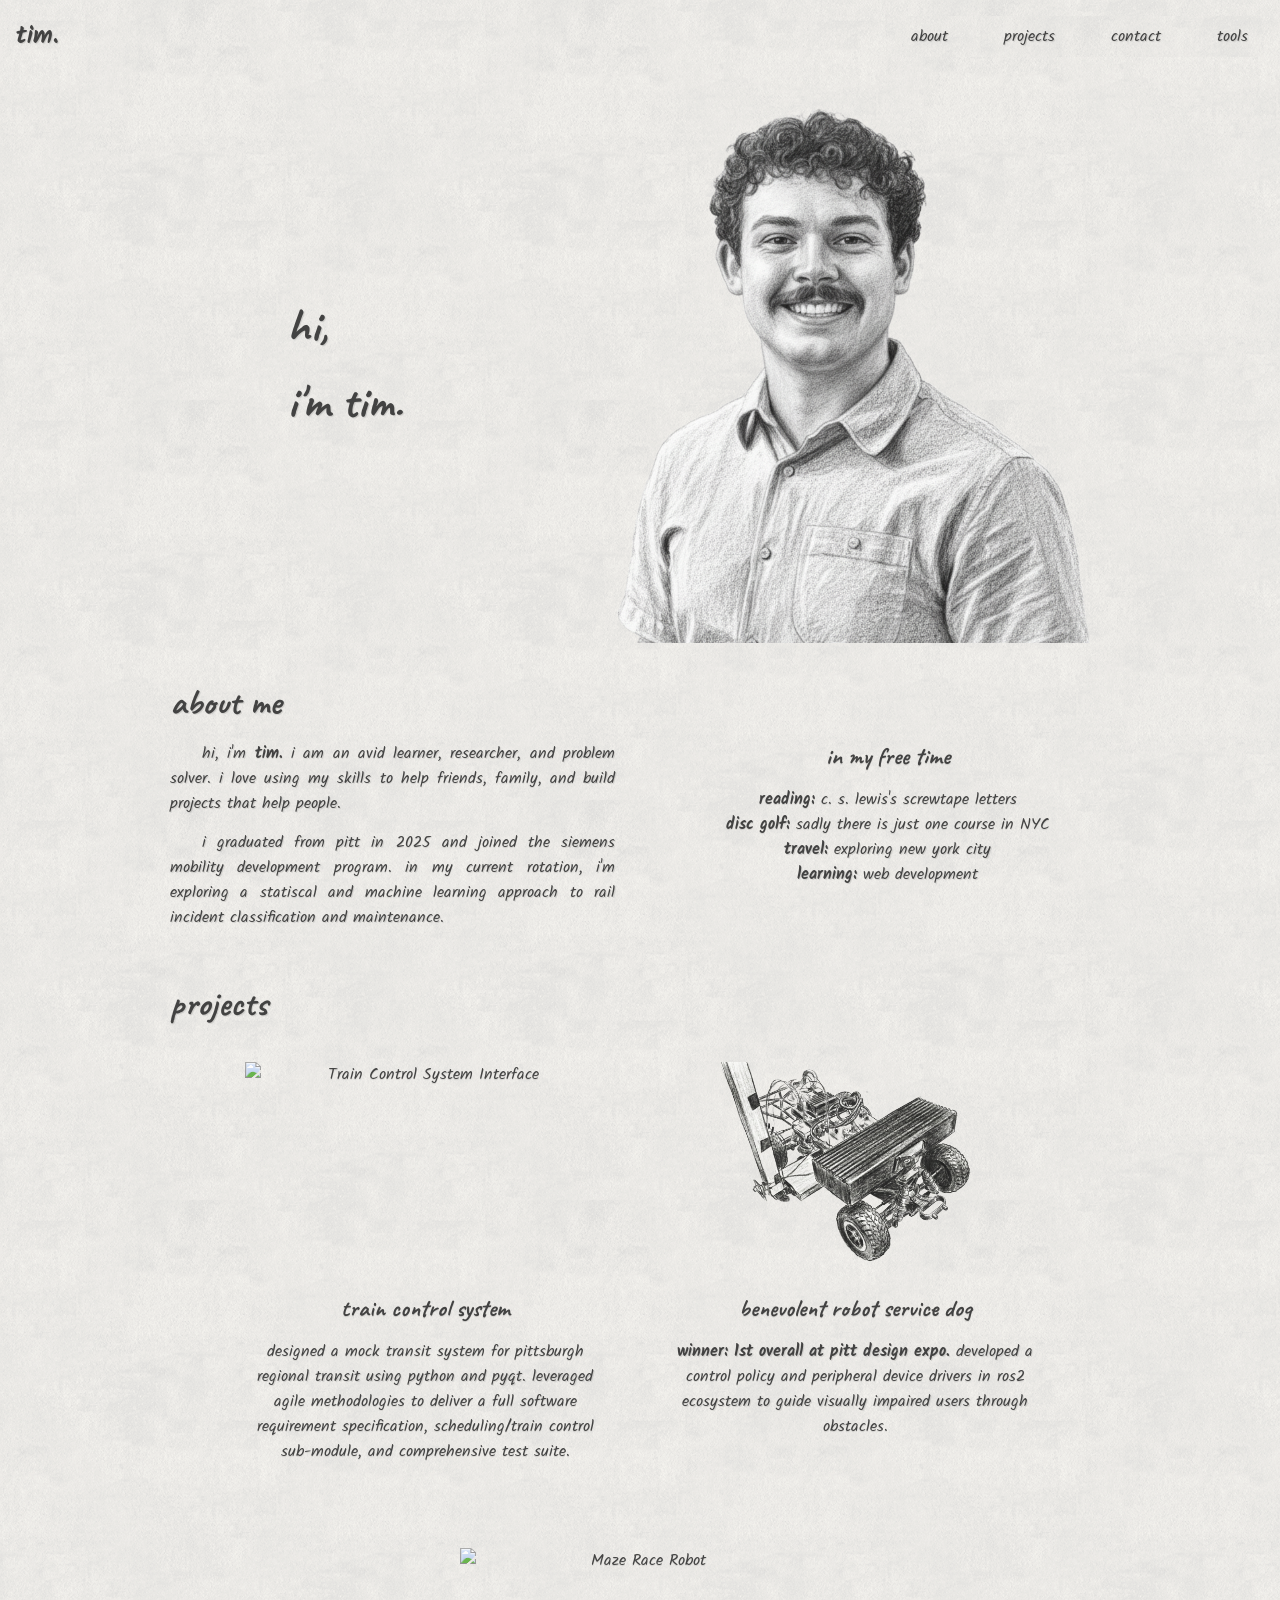
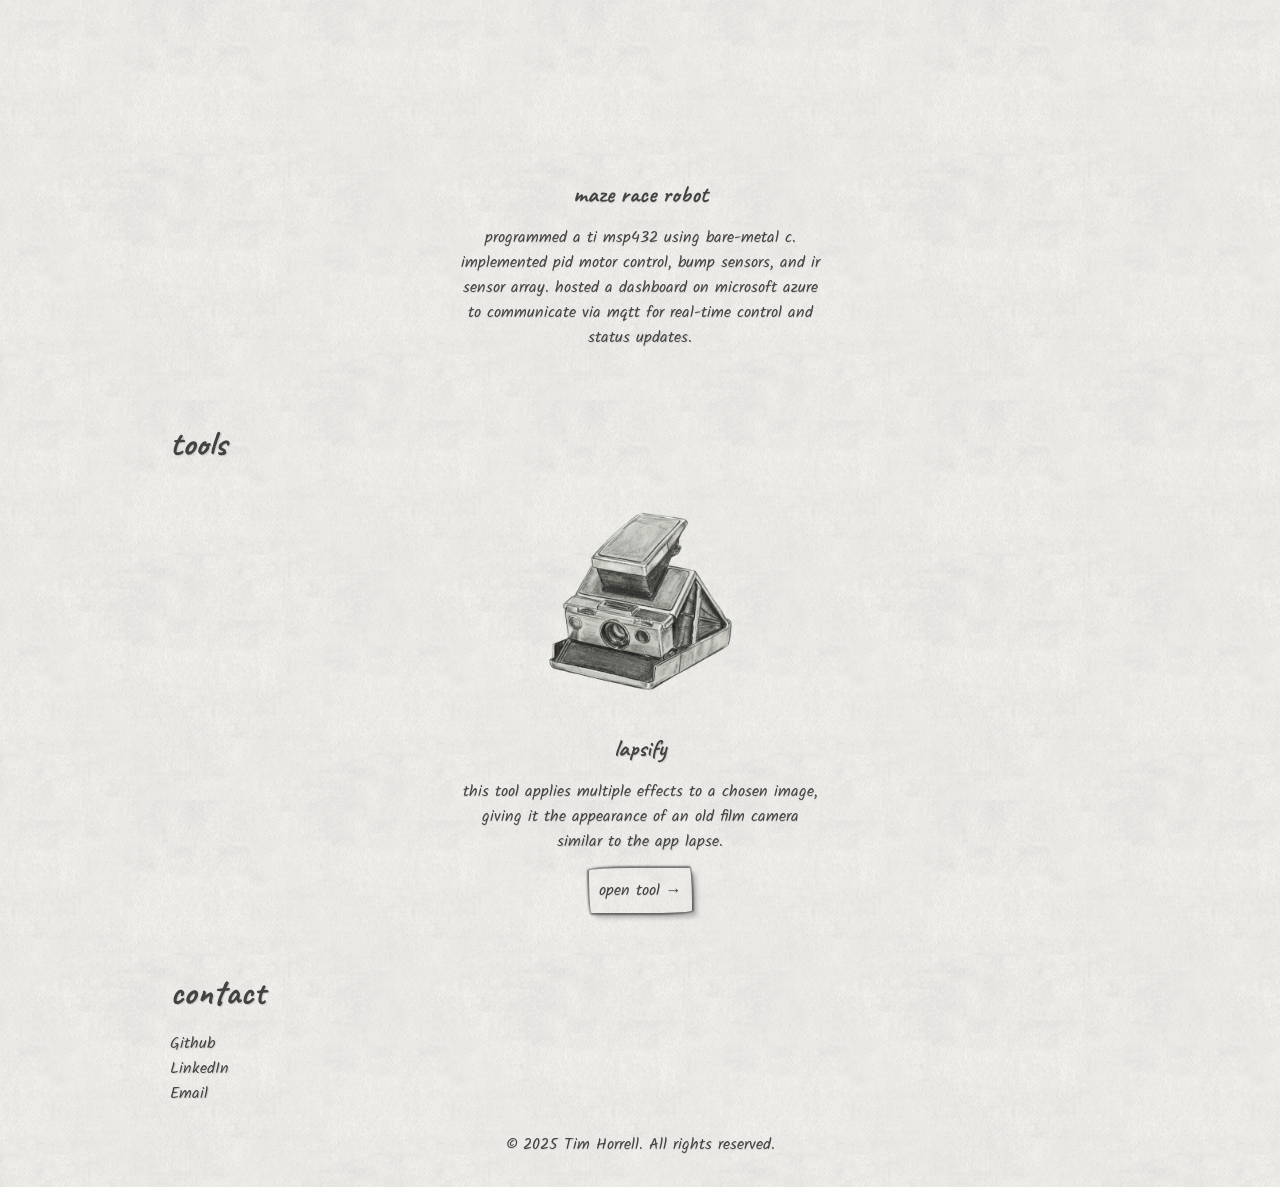
==== index.html @ e0f1df5b "fix tim. links" ====
<!DOCTYPE html>
<html lang="en">
<head>
    <meta charset="UTF-8">
    <meta name="viewport" content="width=device-width, initial-scale=1.0">
    <meta name="description" content="Tim Horrell is a Data Analyst and Developer in NYC specializing in rail transportation systems and manufacturing software. University of Pittsburgh Alumni.">
    <title>tim horrell | data analyst & developer</title>
    <link rel="stylesheet" href="css/styles.css">
    <link rel="preconnect" href="https://fonts.googleapis.com">
    <link rel="preconnect" href="https://fonts.gstatic.com" crossorigin>
    <link href="https://fonts.googleapis.com/css2?family=Caveat:wght@400;700&family=Kalam:wght@300;400;700&display=swap" rel="stylesheet">

    <script type="application/ld+json">
        {
        "@context": "https://schema.org",
        "@type": "Person",
        "name": "Tim Horrell",
        "url": "https://timhorrell.com",
        "jobTitle": "Data Analyst",
        "description": "Data scientist and developer specializing in rail transportation and manufacturing software.",
        "address": {
            "@type": "PostalAddress",
            "addressLocality": "New York",
            "addressRegion": "NY",
            "addressCountry": "US"
        },
        "alumniOf": {
            "@type": "CollegeOrUniversity",
            "name": "University of Pittsburgh" 
        },
        "sameAs": [
            "https://www.linkedin.com/in/timothy-horrell",
            "https://github.com/tdhorrell"
        ]
        }
    </script>
</head>
<body>

    <header class="site-header">
        <div class="logo"><a href="#top">tim.</a></div>
        <nav class="main-nav">
            <button class="nav-toggle" aria-label="Toggle navigation">
                <span class="hamburger"></span>
            </button>
            <ul class="nav-menu">
                <li><a href="#about">about</a></li>
                <li><a href="#projects">projects</a></li>
                <li><a href="#contact">contact</a></li>
                <li><a href="#tools">tools</a></li>
            </ul>
        </nav>
    </header>

    <section id="hero" class="hero content">
        <div class="hero-text">
            <h1>hi,</h1>
            <h1>i'm tim.</h1>
            <!-- <p class="hero-subtitle">subtitle text</p> -->
        </div>
        <img src="images/headshot.png" alt="Portrait of Time Horrell" class="hero-image">
    </section>

    <section id="about" class="about content">
        <h2>about me</h2>
        <div class="about-container">
            <div class="about-text">
                <p>hi, i&apos;m <strong>tim.</strong> i am an avid learner, researcher, and problem solver. i love using my skills to help friends, family, and build projects that help people.</p>
                <p>i graduated from pitt in 2025 and joined the siemens mobility development program. in my current rotation, i'm exploring a statiscal and machine learning approach to rail incident classification and maintenance.</p>
            </div>
    
            <div class="about-extras">
                <h3>in my free time</h3>
                <ul class="scribble-list">
                    <li><strong>reading:</strong> c. s. lewis's screwtape letters</li>
                    <li><strong>disc golf:</strong> sadly there is just one course in NYC</li>
                    <li><strong>travel:</strong> exploring new york city</li>
                    <li><strong>learning:</strong> web development</li>
                </ul>
            </div>
        </div>
    </section>

    <section id="projects" class="projects content">
        <h2>projects</h2>
        <div class="project-grid">
            <article class="project-card">
                <img src="images/ctc-office-charcoal.png" alt="Train Control System Interface">
                <h3>train control system</h3>
                <p>designed a mock transit system for pittsburgh regional transit using python and pyqt. leveraged agile methodologies to deliver a full software requirement specification, scheduling/train control sub-module, and comprehensive test suite.</p>
            </article>
    
            <article class="project-card">
                <img src="images/brsd-charcoal.png" alt="Benevolent Robot Service Dog">
                <h3>benevolent robot service dog</h3>
                <p><strong>winner: 1st overall at pitt design expo.</strong> developed a control policy and peripheral device drivers in ros2 ecosystem to guide visually impaired users through obstacles.</p>
            </article>
    
            <article class="project-card">
                <img src="images/pololu-chasis-charcoal.png" alt="Maze Race Robot">
                <h3>maze race robot</h3>
                <p>programmed a ti msp432 using bare-metal c. implemented pid motor control, bump sensors, and ir sensor array. hosted a dashboard on microsoft azure to communicate via mqtt for real-time control and status updates.</p>
            </article>
        </div>
    </section>

    <section id="tools" class="tools content">
        <h2>tools</h2>
        <div class="tool-grid">
            <article class="tool-card">
                <img src="images/film-camera.png" alt="Lapsify Tool Logo">
                <h3>lapsify</h3>
                <p>this tool applies multiple effects to a chosen image, giving it the appearance of an old film camera similar to the app lapse.</p>
            
                <a href="tools/lapsify/index.html" class="tool-button">
                    open tool →
                </a>
            </article>
        </div>
    </section>

    <section id="contact" class="contact content">
        <h2>contact</h2>
        <ul class="contact-links">
            <li><a href="https://github.com/tdhorrell" target="_blank" rel="noopener noreferrer">Github</a></li>
            <li><a href="https://www.linkedin.com/in/timothy-horrell" target="_blank" rel="noopener noreferrer">LinkedIn</a></li>
            <li><a href="mailto:td.horrell11@gmail.com">Email</a></li>
        </ul>
    </section>

    <footer class="site-footer">
        <p>&copy; 2025 Tim Horrell. All rights reserved.</p>
    </footer>

    <script src="script.js"></script>
</body>
</html>
---- css/styles.css ----
* {
    margin: 0;
    padding: 0;
    box-sizing: border-box;
}

html {
    font-size: 62.5%; /* 1rem = 10px */
    scroll-behavior: smooth;
}

:root {
    /* Colors - Charcoal Drawing Theme */
    --color-paper: #fcfaf5;
    --color-charcoal: #2c2c2c;
    --color-graphite: #4a4a4a;
    --color-sketch: #6b6b6b;
    --color-accent: #8b7355;
    
    /* Typography */
    --font-main: 'Kalam', cursive;
    --font-heading: 'Caveat', cursive;
}

/* Base Styles */
body {
    font-size: 1.6rem;
    font-family: var(--font-main);
    color: var(--color-charcoal);
    background-color: var(--color-paper);
    background-image: url('../images/clean-gray-paper.png');
    background-repeat: repeat;
    background-size: 400px 400px;
    min-height: 100vh;
    opacity: 0.88;
    text-shadow: 0.5px 0.5px 1px rgba(0, 0, 0, 0.15);
    filter: blur(0.25px);
}

.content {
    max-width: 1000px;
    width: 100%;
    margin: 0 auto;
}

/* Sections */
section {
    display: flex;
    flex-direction: column;
    padding: 1rem 3rem;
}

h1, h2, h3, h4, h5, h6 {
    font-family: var(--font-heading);
    margin: 1.6rem 0;
}

p {
    margin-bottom: 1.4rem;
}

h1 { font-size: 4.8rem; }
h2 { font-size: 3.6rem; }
h3 { font-size: 2.4rem; }

a {
    text-decoration: none;
    color: var(--color-charcoal);
}

a:hover {
    text-decoration: underline;
}

ul, ol {
    list-style: none;
}

button {
    border: none;
    background: none;
    font: inherit;
    cursor: pointer;
}

/* Header */
.site-header {
    display: flex;
    justify-content: space-between;
    align-items: center;
    padding: 1.6rem;
    position: relative;
}

.logo {
    font-size: 2.4rem;
    font-weight: 700;
}

/* Hamburger Button */
.nav-toggle {
    display: block;
    padding: 0.8rem;
}

.hamburger {
    display: block;
    width: 2.5rem;
    height: 0.2rem;
    background-color: var(--color-charcoal);
    position: relative;
}

.hamburger::before {
    content: '';
    position: absolute;
    width: 2.5rem;
    height: 0.2rem;
    background-color: var(--color-charcoal);
    top: -0.8rem;
    left: 0;
}

.hamburger::after {
    content: '';
    position: absolute;
    width: 2.5rem;
    height: 0.2rem;
    background-color: var(--color-charcoal);
    top: 0.8rem;
    left: 0;
}

/* Nav Menu */
ul.nav-menu {
    display: none;
    position: absolute;
    top: 100%;
    left: 0;
    right: 0;
    padding: 1.6rem;
    background-color: var(--color-paper);
    background-image: url('../images/clean-gray-paper.png');
    background-repeat: repeat;
    background-size: 400px 400px;
}

ul.nav-menu.active {
    display: block !important;
}

.nav-menu li {
    margin-bottom: 1.6rem;
}

.nav-menu a {
    display: block;
    padding: 1.2rem;
    font-size: 1.8rem;
    text-align: center;
    color: var(--color-charcoal);
}

.nav-menu a:hover {
    text-decoration: underline;
}

/* Hero Section */
.hero {
    flex-direction: column;
    justify-content: center;
    align-items: center;
    gap: 3rem;
    text-align: center;
}

.hero-text {
    max-width: 500px;
    width: auto;
    margin: 0 auto;
    text-align: left;
}

.hero img {
    width: 100%;
    max-width: 35em;
    height: auto;
    object-fit: contain;
}

/* About Section */
.about-container {
    display: flex;
    flex-direction: column;
    gap: 2rem;
    justify-content: center;
    align-items: flex-start;
}

.about-text, .about-extras {
    flex: 1;
    width: 100%;
}

.about-text p {
    text-indent: 2em;
    text-align: justify;
}

.about-extras h3 {
    margin-top: 0;
}

.about-extras {
    text-align: center;
}

/* Project Grid and Tool Grid */
.project-grid, .tool-grid{
    display: flex;
    flex-wrap: wrap;
    justify-content: center;
    gap: 3rem;
}

.project-card, .tool-card{
    flex: 1 1 300px;
    max-width: 400px;
    padding: 2rem;
    display: flex;
    flex-direction: column; 
    align-items: center;
    text-align: center;
}

.project-card img, .tool-card img {
    width: 100%;
    height: 200px;
    object-fit: contain;
    margin-bottom: 1.5rem;
}

.tool-button {
  display: inline-block;
  padding: 10px 10px;
  background: transparent;
  color: var(--color-charcoal);
  text-decoration: none;
  border-radius: 255px 15px 225px 15px / 15px 225px 15px 255px;
  box-shadow: 0px 0px 2px 2px rgba(40, 40, 40, 0.7), 5px 5px 4px 0px rgba(40, 40, 40, 0.3);
  transition: background-color 0.2s ease;
}

.tool-button:hover {
  background-color: rgba(40, 40, 40, 0.05);
  text-decoration: none;
}

/* Footer */
.site-footer {
    display: flex;
    justify-content: center;
    align-items: center;
    padding: 1.6rem;
}

/* Desktop */
@media (min-width: 768px) {
    .nav-toggle {
        display: none;
    }
    
    ul.nav-menu {
        display: flex !important;
        position: static;
        border-bottom: none;
        padding: 0;
        gap: 2.4rem;
    }
    
    .nav-menu li {
        margin-bottom: 0;
    }
    
    .nav-menu a {
        padding: 0.8rem 1.6rem;
        font-size: 1.6rem;
    }

    .hero {
        flex-direction: row;
        text-align: left;
        gap: 3rem;
        justify-content: center;
    }

    .hero-text {
        padding-left: 2rem;
        padding-right: 2rem;
    }

    .hero img {
        flex: 0 0 auto;
    }

    .about-container {
        flex-direction: row;
        gap: 5rem;
    }
}
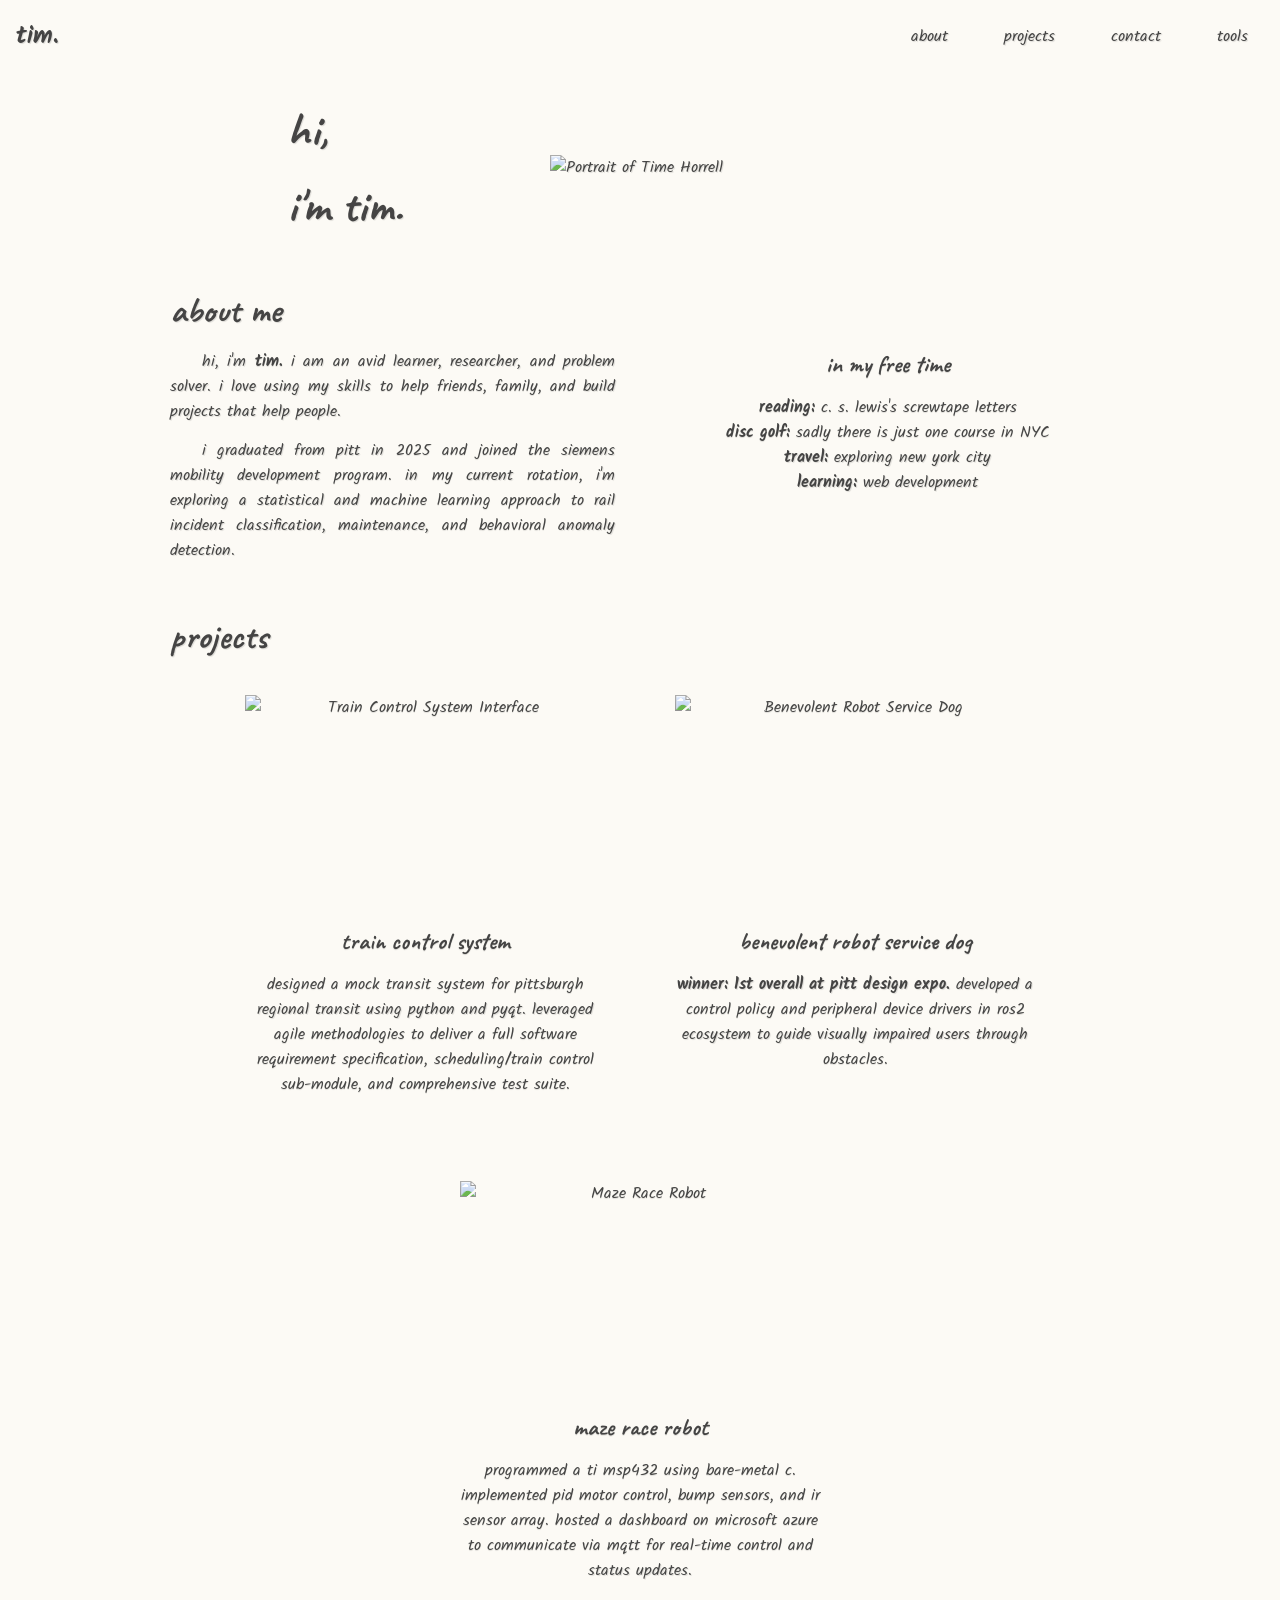
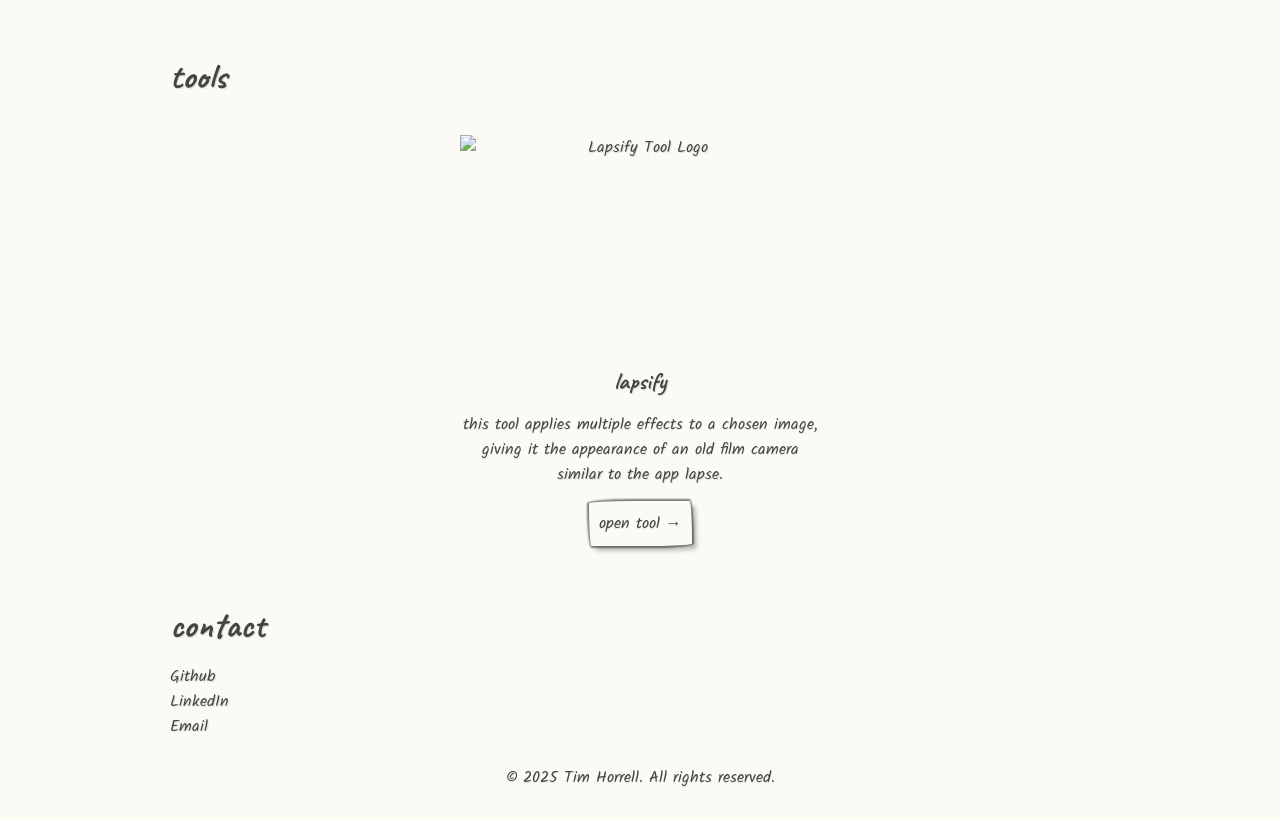
==== commit d4ca2115: "compress images" ====
--- a/index.html
+++ b/index.html
@@ -56,9 +56,8 @@
         <div class="hero-text">
             <h1>hi,</h1>
             <h1>i'm tim.</h1>
-            <!-- <p class="hero-subtitle">subtitle text</p> -->
         </div>
-        <img src="images/headshot.png" alt="Portrait of Time Horrell" class="hero-image">
+        <img src="images/headshot.webp" alt="Portrait of Time Horrell" class="hero-image">
     </section>
 
     <section id="about" class="about content">
@@ -66,7 +65,7 @@
         <div class="about-container">
             <div class="about-text">
                 <p>hi, i&apos;m <strong>tim.</strong> i am an avid learner, researcher, and problem solver. i love using my skills to help friends, family, and build projects that help people.</p>
-                <p>i graduated from pitt in 2025 and joined the siemens mobility development program. in my current rotation, i'm exploring a statiscal and machine learning approach to rail incident classification and maintenance.</p>
+                <p>i graduated from pitt in 2025 and joined the siemens mobility development program. in my current rotation, i'm exploring a statistical and machine learning approach to rail incident classification, maintenance, and behavioral anomaly detection.</p>
             </div>
     
             <div class="about-extras">
@@ -85,19 +84,19 @@
         <h2>projects</h2>
         <div class="project-grid">
             <article class="project-card">
-                <img src="images/ctc-office-charcoal.png" alt="Train Control System Interface">
+                <img src="images/ctc-office-charcoal.webp" alt="Train Control System Interface">
                 <h3>train control system</h3>
                 <p>designed a mock transit system for pittsburgh regional transit using python and pyqt. leveraged agile methodologies to deliver a full software requirement specification, scheduling/train control sub-module, and comprehensive test suite.</p>
             </article>
     
             <article class="project-card">
-                <img src="images/brsd-charcoal.png" alt="Benevolent Robot Service Dog">
+                <img src="images/brsd-charcoal.webp" alt="Benevolent Robot Service Dog">
                 <h3>benevolent robot service dog</h3>
                 <p><strong>winner: 1st overall at pitt design expo.</strong> developed a control policy and peripheral device drivers in ros2 ecosystem to guide visually impaired users through obstacles.</p>
             </article>
     
             <article class="project-card">
-                <img src="images/pololu-chasis-charcoal.png" alt="Maze Race Robot">
+                <img src="images/pololu-chasis-charcoal.webp" alt="Maze Race Robot">
                 <h3>maze race robot</h3>
                 <p>programmed a ti msp432 using bare-metal c. implemented pid motor control, bump sensors, and ir sensor array. hosted a dashboard on microsoft azure to communicate via mqtt for real-time control and status updates.</p>
             </article>
@@ -108,7 +107,7 @@
         <h2>tools</h2>
         <div class="tool-grid">
             <article class="tool-card">
-                <img src="images/film-camera.png" alt="Lapsify Tool Logo">
+                <img src="images/film-camera.webp" alt="Lapsify Tool Logo">
                 <h3>lapsify</h3>
                 <p>this tool applies multiple effects to a chosen image, giving it the appearance of an old film camera similar to the app lapse.</p>
             
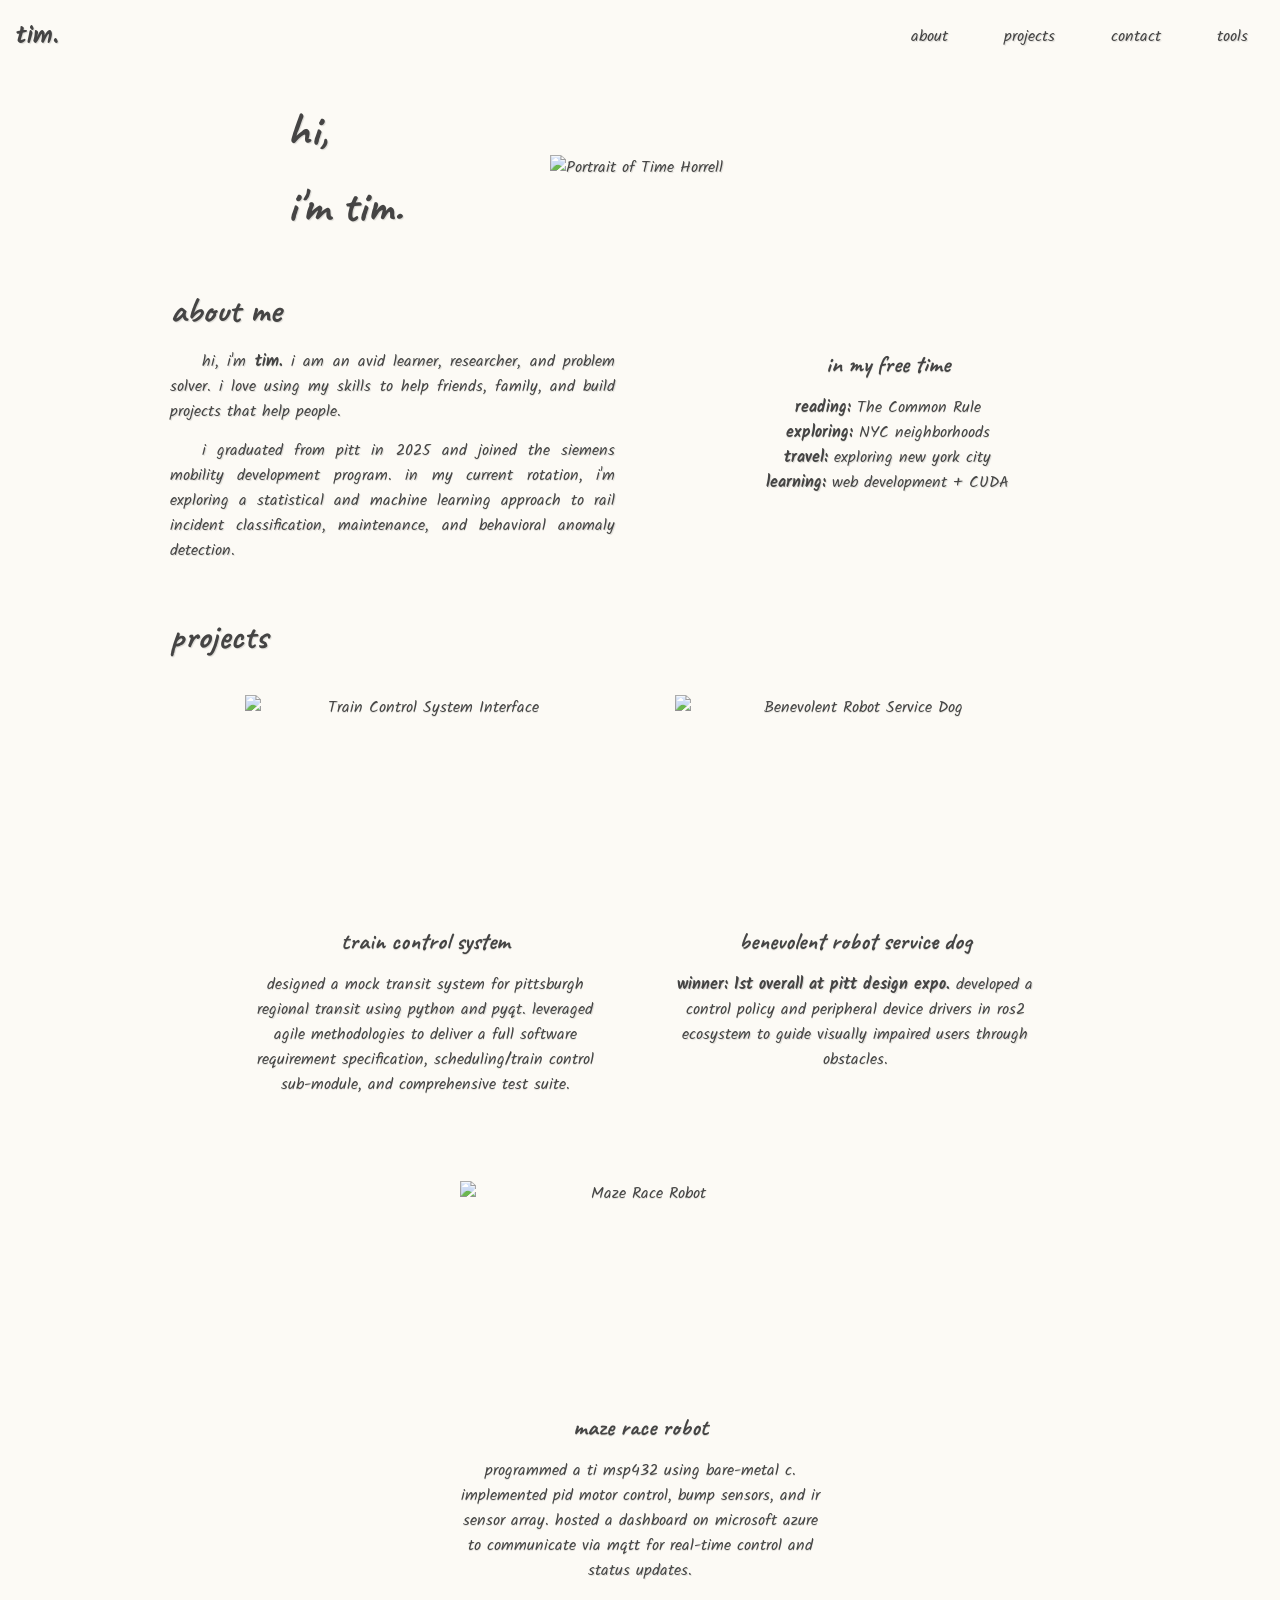
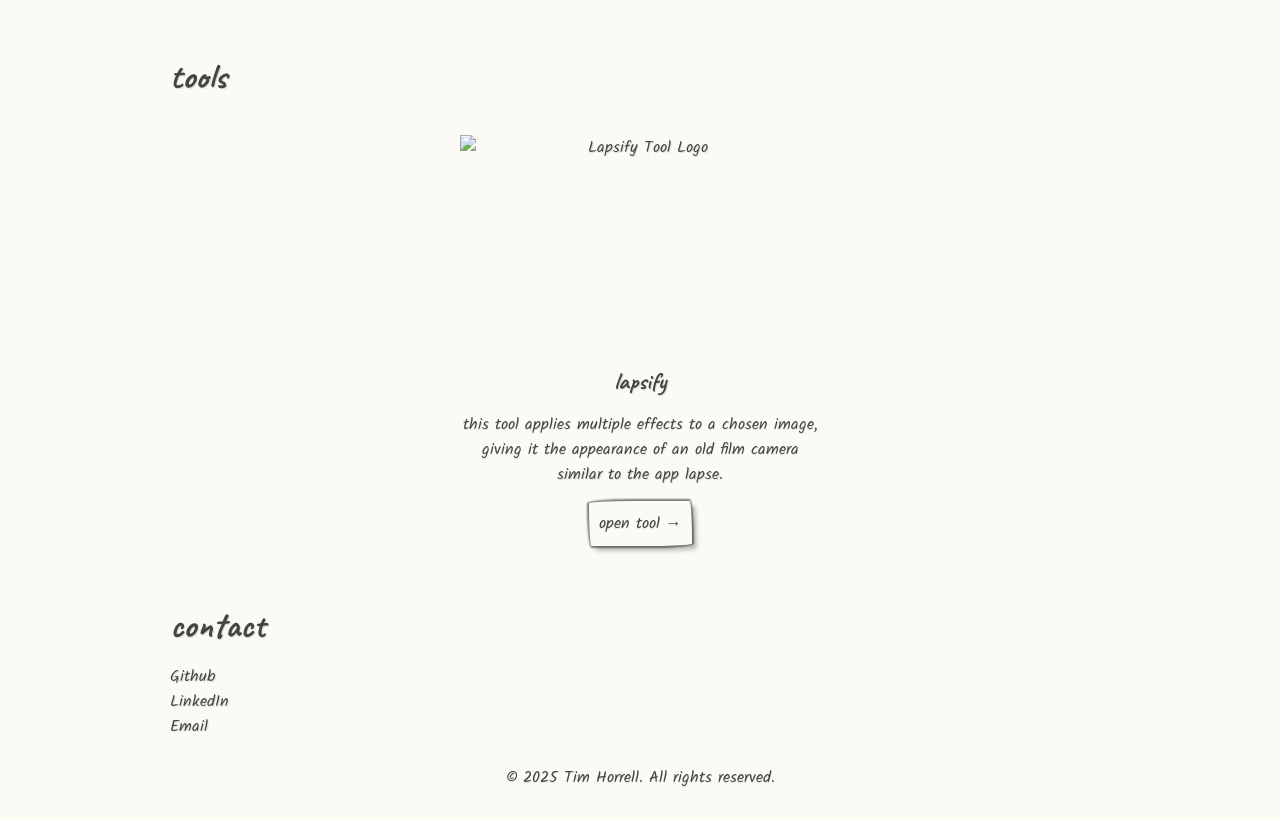
==== commit 8f4e39f7: "add background texture" ====
--- a/index.html
+++ b/index.html
@@ -71,10 +71,10 @@
             <div class="about-extras">
                 <h3>in my free time</h3>
                 <ul class="scribble-list">
-                    <li><strong>reading:</strong> c. s. lewis's screwtape letters</li>
-                    <li><strong>disc golf:</strong> sadly there is just one course in NYC</li>
+                    <li><strong>reading:</strong> The Common Rule</li>
+                    <li><strong>exploring:</strong> NYC neighborhoods</li>
                     <li><strong>travel:</strong> exploring new york city</li>
-                    <li><strong>learning:</strong> web development</li>
+                    <li><strong>learning:</strong> web development + CUDA</li>
                 </ul>
             </div>
         </div>
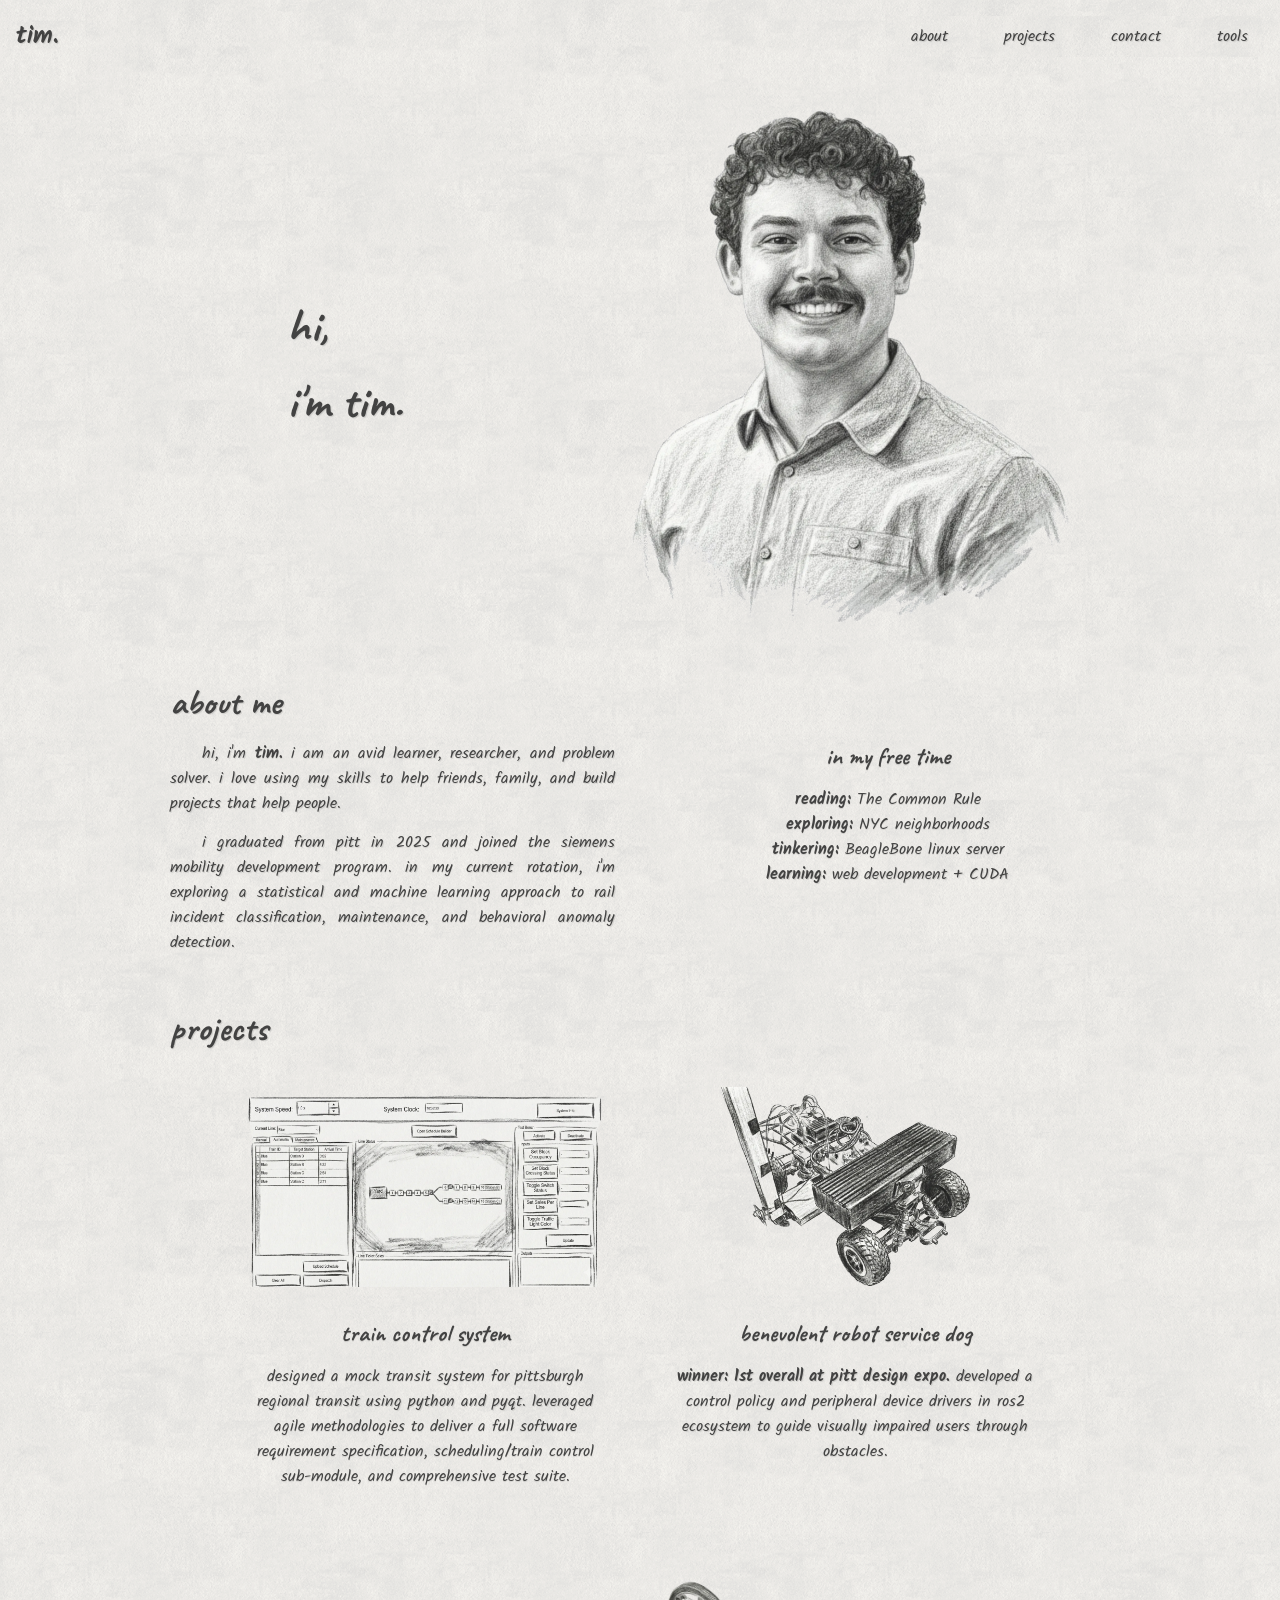
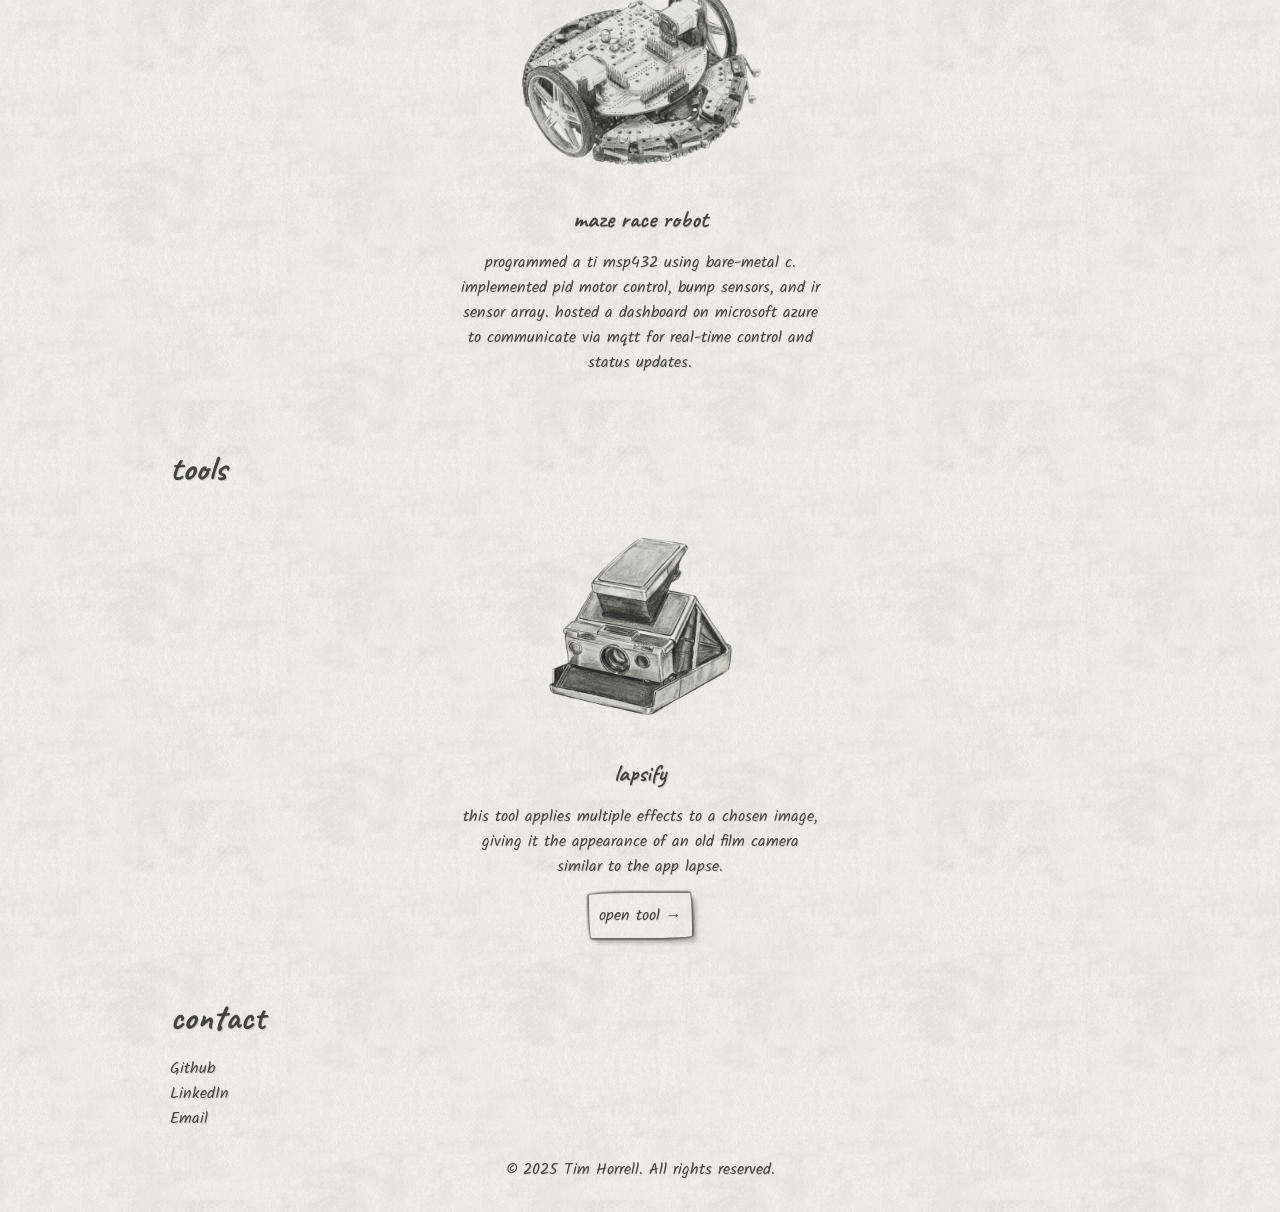
==== commit 274d3a34: "remove tim. link underline" ====
--- a/index.html
+++ b/index.html
@@ -73,7 +73,7 @@
                 <ul class="scribble-list">
                     <li><strong>reading:</strong> The Common Rule</li>
                     <li><strong>exploring:</strong> NYC neighborhoods</li>
-                    <li><strong>travel:</strong> exploring new york city</li>
+                    <li><strong>tinkering:</strong> BeagleBone linux server</li>
                     <li><strong>learning:</strong> web development + CUDA</li>
                 </ul>
             </div>
--- a/css/styles.css
+++ b/css/styles.css
@@ -23,6 +23,10 @@
 }
 
 /* Base Styles */
+.logo a:hover {
+    text-decoration: none;
+}
+
 body {
     font-size: 1.6rem;
     font-family: var(--font-main);
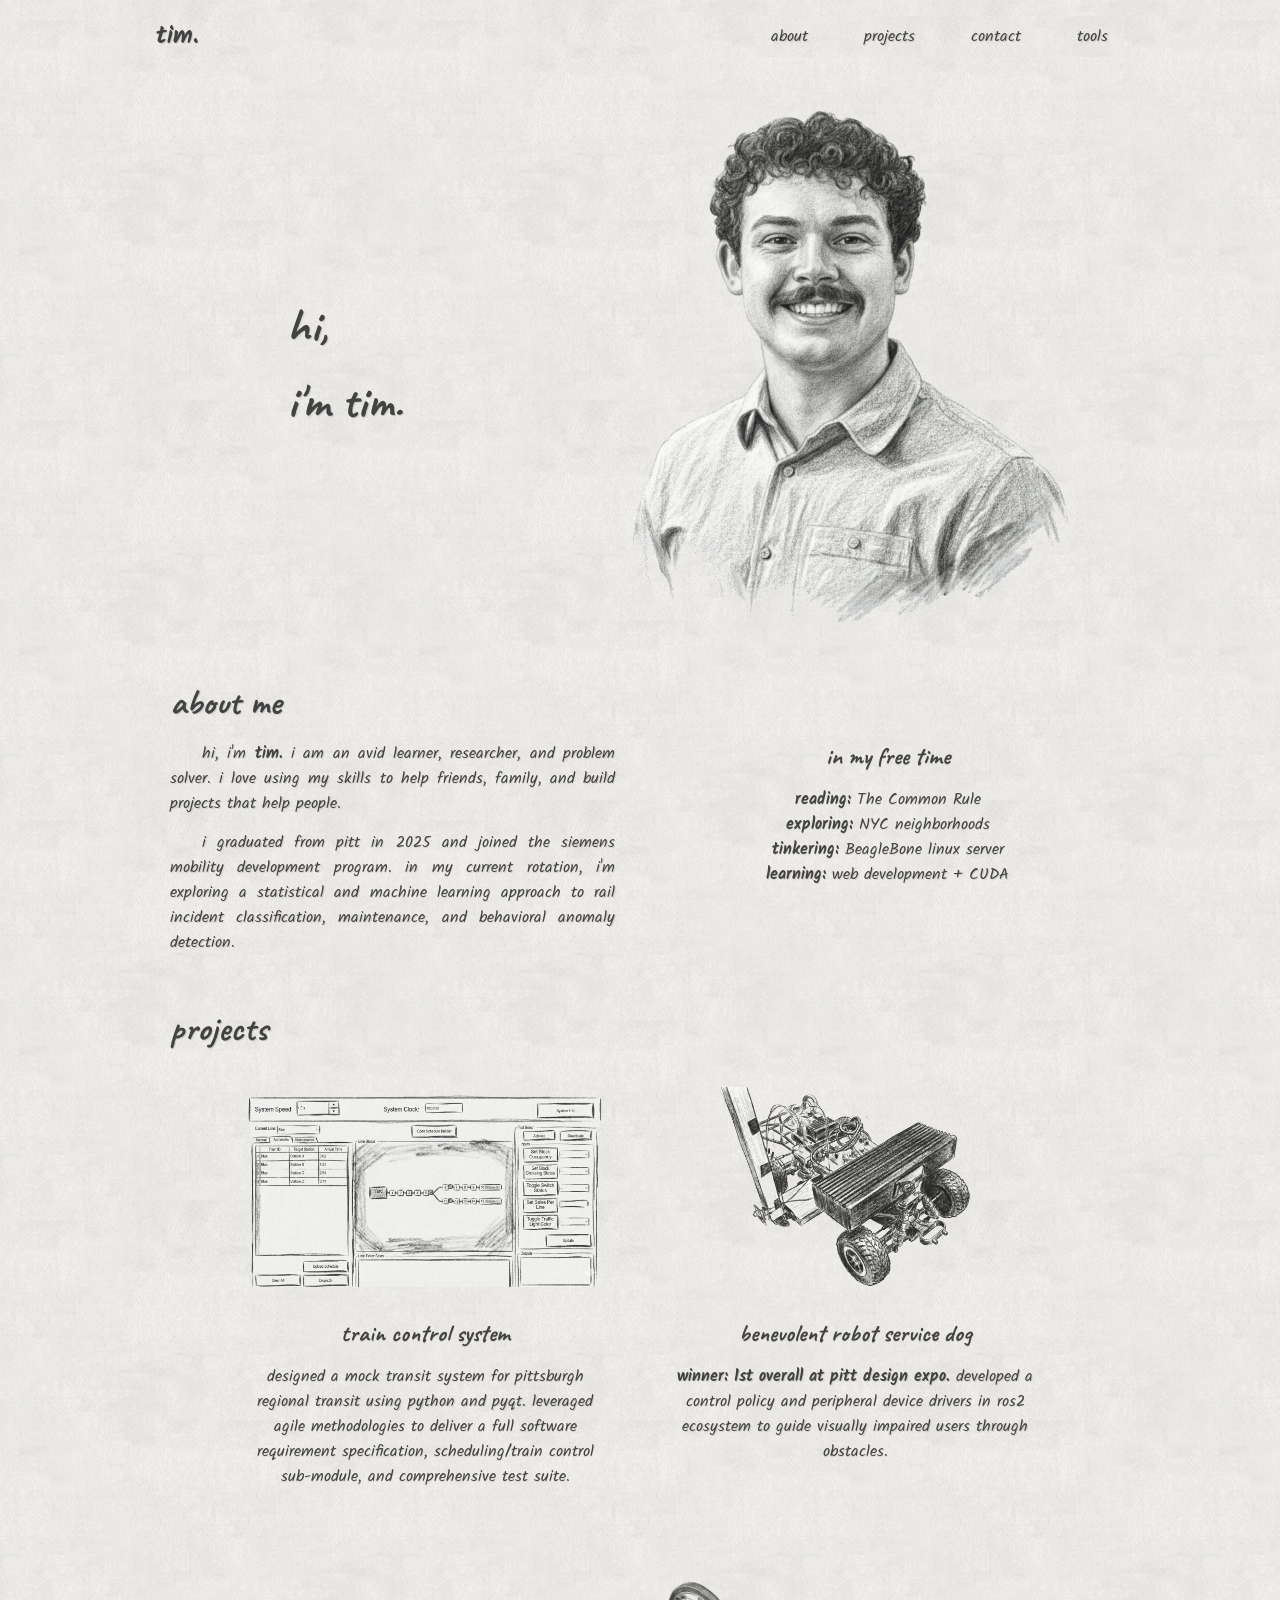
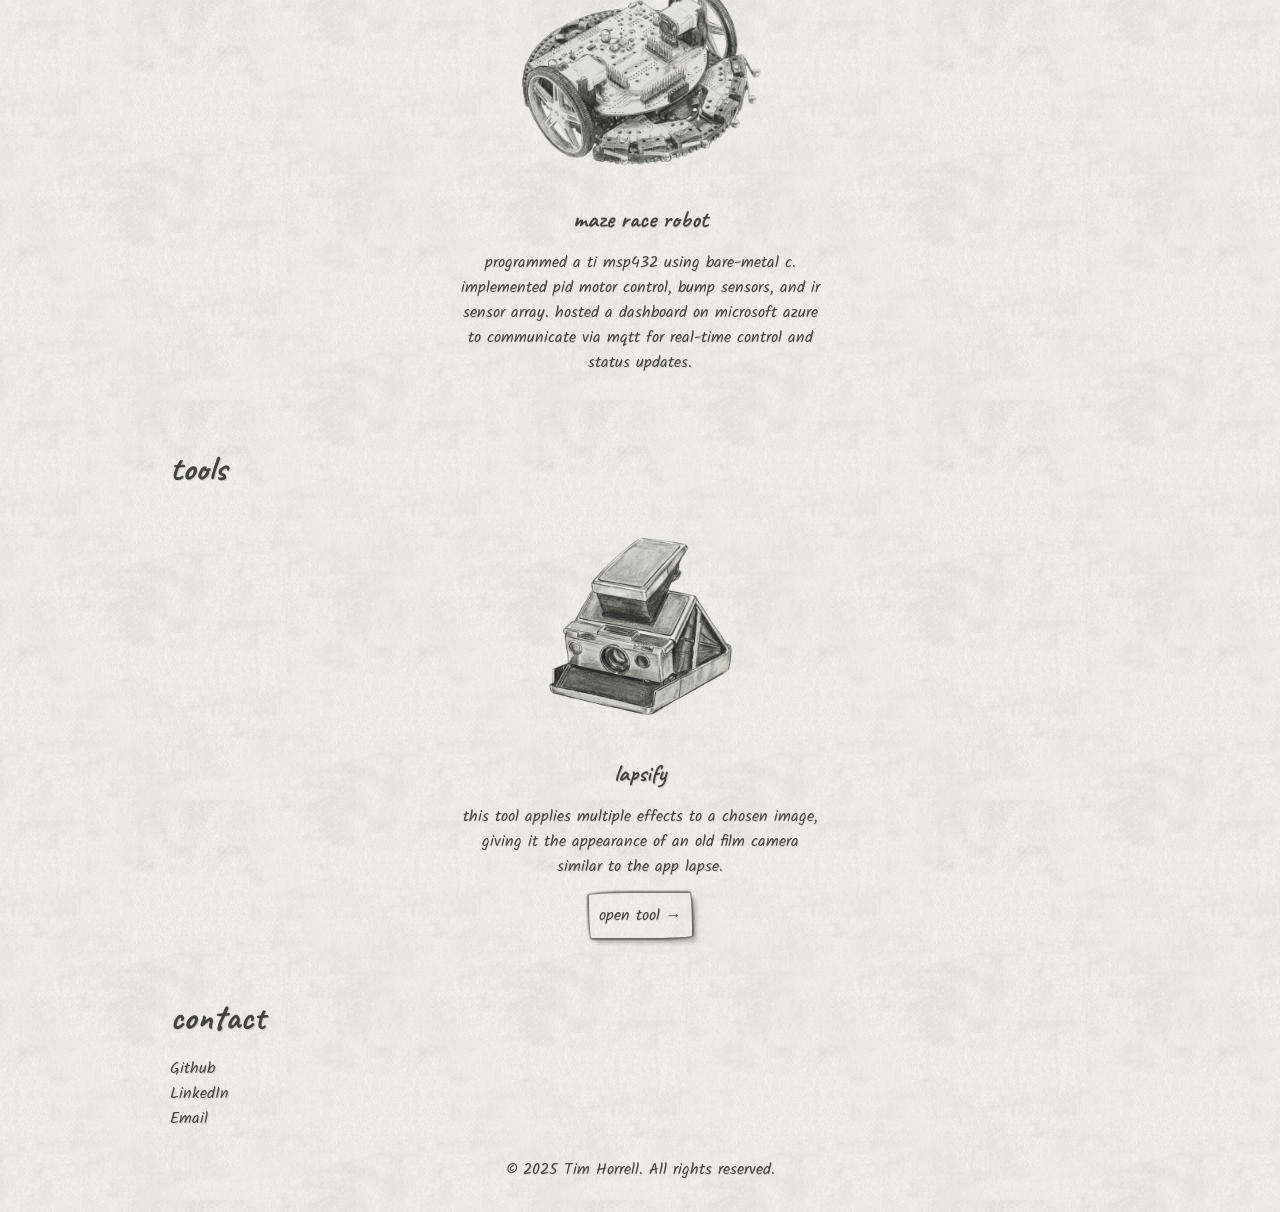
==== commit 650b72b2: "compress header spacing on desktop" ====
--- a/index.html
+++ b/index.html
@@ -9,6 +9,11 @@
     <link rel="preconnect" href="https://fonts.googleapis.com">
     <link rel="preconnect" href="https://fonts.gstatic.com" crossorigin>
     <link href="https://fonts.googleapis.com/css2?family=Caveat:wght@400;700&family=Kalam:wght@300;400;700&display=swap" rel="stylesheet">
+
+    <link rel="apple-touch-icon" sizes="180x180" href="/apple-touch-icon.png">
+    <link rel="icon" type="image/png" sizes="32x32" href="/favicon-32x32.png">
+    <link rel="icon" type="image/png" sizes="16x16" href="/favicon-16x16.png">
+    <link rel="manifest" href="/site.webmanifest">
 
     <script type="application/ld+json">
         {
@@ -37,7 +42,7 @@
 </head>
 <body>
 
-    <header class="site-header">
+    <header class="site-header content">
         <div class="logo"><a href="#top">tim.</a></div>
         <nav class="main-nav">
             <button class="nav-toggle" aria-label="Toggle navigation">
